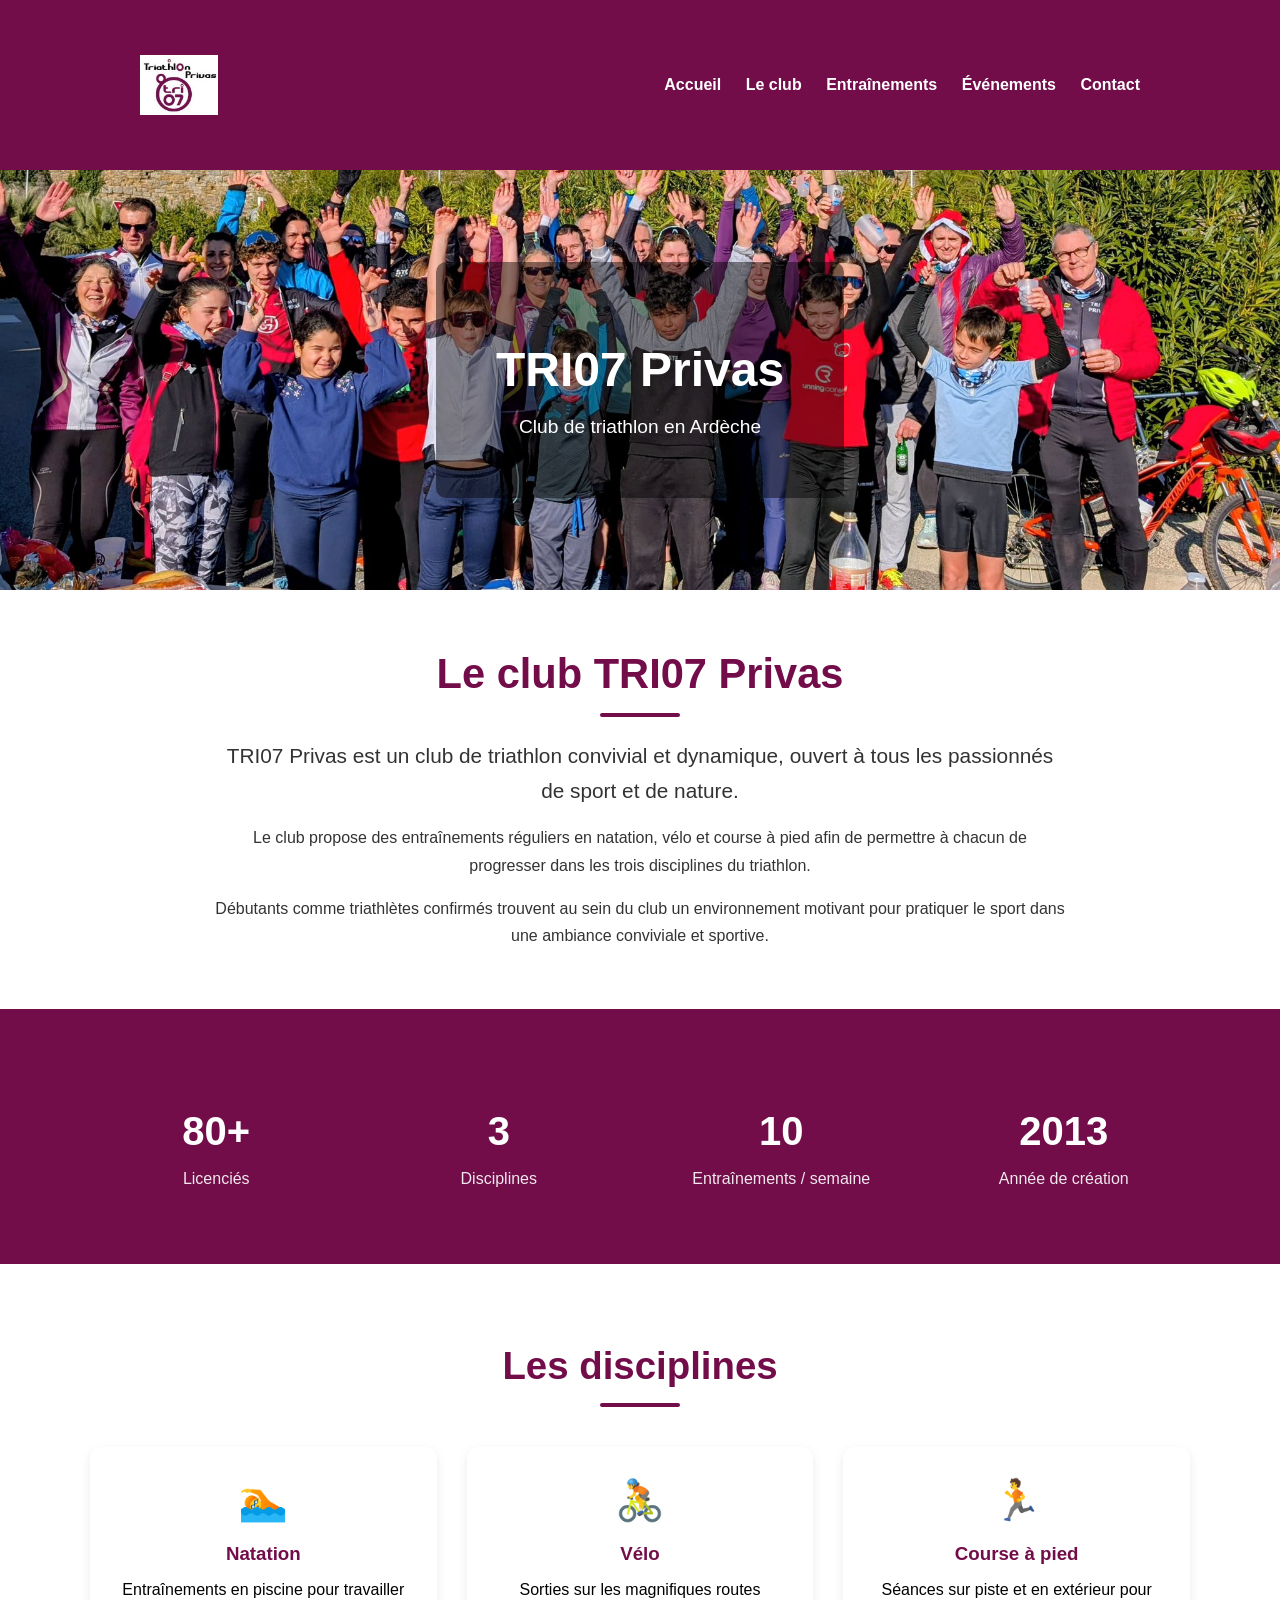
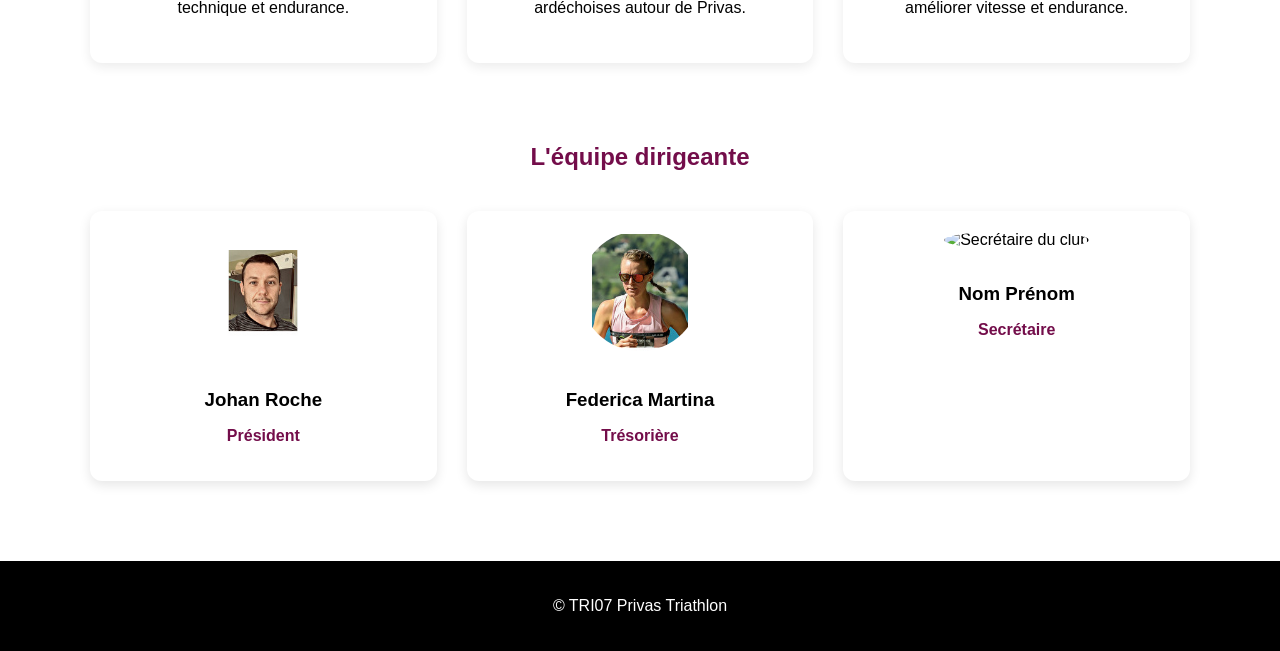
==== club/index.html @ 2538157a "some improvements" ====
<!doctype html>
<html lang="fr">
  <head>
    <meta charset="UTF-8" />
    <meta name="viewport" content="width=device-width, initial-scale=1.0" />
    <title>Le club - TRI07 Privas Triathlon</title>
    <link rel="icon" href="/favicon.ico" type="image/x-icon" />
    <link rel="stylesheet" href="/css/style.css" />
    <link rel="stylesheet" href="/css/club.css" />
  </head>

  <body>
    <header class="header">
      <div class="container header-inner">
        <img src="/images/logo.png" alt="Logo TRI07" class="logo" />
        <nav class="nav">
          <a href="/">Accueil</a>
          <a href="/club">Le club</a>
          <a href="/entrainements">Entraînements</a>
          <a href="/evenements">Événements</a>
          <a href="/contact">Contact</a>
        </nav>
      </div>
    </header>

    <section class="hero-club">
      <div class="hero-overlay">
        <h1>TRI07 Privas</h1>
        <p>Club de triathlon en Ardèche</p>
      </div>
    </section>

    <section class="club-intro">
      <h1 class="section-title">Le club TRI07 Privas</h1>

      <p class="club-lead">
        TRI07 Privas est un club de triathlon convivial et dynamique, ouvert à
        tous les passionnés de sport et de nature.
      </p>

      <p>
        Le club propose des entraînements réguliers en natation, vélo et course
        à pied afin de permettre à chacun de progresser dans les trois
        disciplines du triathlon.
      </p>

      <p>
        Débutants comme triathlètes confirmés trouvent au sein du club un
        environnement motivant pour pratiquer le sport dans une ambiance
        conviviale et sportive.
      </p>
    </section>

    <section class="club-stats">
      <div class="stats-grid">
        <div class="stat">
          <h3>80+</h3>
          <p>Licenciés</p>
        </div>

        <div class="stat">
          <h3>3</h3>
          <p>Disciplines</p>
        </div>

        <div class="stat">
          <h3>10</h3>
          <p>Entraînements / semaine</p>
        </div>

        <div class="stat">
          <h3>2013</h3>
          <p>Année de création</p>
        </div>
      </div>
    </section>

    <section class="disciplines">
      <h2 class="section-title">Les disciplines</h2>

      <div class="disciplines-grid">
        <div class="discipline-card">
          <div class="icon">🏊</div>
          <h3>Natation</h3>
          <p>
            Entraînements en piscine pour travailler technique et endurance.
          </p>
        </div>

        <div class="discipline-card">
          <div class="icon">🚴</div>
          <h3>Vélo</h3>
          <p>
            Sorties sur les magnifiques routes ardéchoises autour de Privas.
          </p>
        </div>

        <div class="discipline-card">
          <div class="icon">🏃</div>
          <h3>Course à pied</h3>
          <p>
            Séances sur piste et en extérieur pour améliorer vitesse et
            endurance.
          </p>
        </div>
      </div>
    </section>

    <section class="team-section">
      <h2>L'équipe dirigeante</h2>

      <div class="team-grid">
        <div class="team-card">
          <img src="/images/equipe/johan.jpg" alt="Président du club" />
          <h3>Johan Roche</h3>
          <p class="role">Président</p>
        </div>

        <div class="team-card">
          <img src="/images/equipe/federica.jpg" alt="Trésorier du club" />
          <h3>Federica Martina</h3>
          <p class="role">Trésorière</p>
        </div>

        <div class="team-card">
          <img src="/images/equipe/secretaire.jpg" alt="Secrétaire du club" />
          <h3>Nom Prénom</h3>
          <p class="role">Secrétaire</p>
        </div>
      </div>
    </section>

    <footer class="footer">
      <p>© TRI07 Privas Triathlon</p>
    </footer>
  </body>
</html>
---- css/style.css ----
:root {
  --violet: #730D4A;
  --white: #ffffff;
  --black: #000000;

    /* extensions */

  --violet-light: #9A1B68;
  --violet-dark: #520735;

  --gray-light: #f6f6f6;
  --text-color: #333;
}

body {
  margin: 0;
    font-family: "Segoe UI", "Roboto", "Helvetica", sans-serif;
  color: var(--text-color);
  background: var(--white);
  color: var(--black);
}

header {
  background: var(--violet);
  color: var(--white);
  padding: 15px 20px;
}

header .header-inner {
  display: flex;
  align-items: center;
  justify-content: space-between;
}

header .logo {
  height: 60px;
}

header nav a {
  color: var(--white);
  margin-left: 20px;
  text-decoration: none;
  font-weight: bold;
}

.hero {
  background: linear-gradient(rgba(0,0,0,0.5), rgba(0,0,0,0.5)), var(--violet);
  color: var(--white);
  text-align: center;
  padding: 100px 20px;
}

.hero h1 {
  margin: 0 0 20px;
  font-size: 3em;
}

.btn {
  display: inline-block;
  background: var(--black);
  color: var(--white);
  padding: 12px 25px;
  border-radius: 6px;
  text-decoration: none;
  font-weight: bold;
}

.container {
  max-width: 1000px;
  margin: auto;
  padding: 40px 20px;
}

.features {
  display: flex;
  gap: 20px;
  flex-wrap: wrap;
}

.card {
  background: var(--violet);
  color: var(--white);
  padding: 20px;
  border-radius: 8px;
  flex: 1;
  min-width: 220px;
  box-shadow: 0 3px 10px rgba(0,0,0,0.2);
}

footer {
  text-align: center;
  padding: 20px;
  background: var(--black);
  color: var(--white);
  margin-top: 40px;
}

@media(max-width: 800px) {
  .features {
    flex-direction: column;
    align-items: center;
  }
  .hero h1 {
    font-size: 2em;
  }
}

.section-title {
  color: #730D4A;
  font-size: 2.4rem;
  text-align: center;
  margin-bottom: 40px;
  position: relative;
}

.section-title::after {
  content: "";
  display: block;
  width: 80px;
  height: 4px;
  background: #730D4A;
  margin: 15px auto 0;
  border-radius: 2px;
}
---- css/club.css ----
.team-section {
  max-width: 1100px;
  margin: 80px auto;
  text-align: center;
}

.team-section h2 {
  margin-bottom: 40px;
  color: #730D4A;
}

.team-grid {
  display: grid;
  grid-template-columns: repeat(auto-fit, minmax(200px,1fr));
  gap: 30px;
}

.team-card {
  background: white;
  border-radius: 12px;
  padding: 20px;
  box-shadow: 0 4px 12px rgba(0,0,0,0.1);
  transition: transform 0.2s;
}

.team-card:hover {
  transform: translateY(-5px);
}

.team-card img {
  width: 120px;
  height: 120px;
  border-radius: 50%;
  object-fit: cover;
  margin-bottom: 15px;
}

.team-card h3 {
  margin-bottom: 5px;
}

.role {
  color: #730D4A;
  font-weight: bold;
}

.club-intro {
  max-width: 850px;
  margin: 60px auto;
  text-align: center;
}

.club-intro h1 {
  color: #730D4A;
  font-size: 2.6rem;
  margin-bottom: 20px;
}

.club-lead {
  font-size: 1.3rem;
  font-weight: 500;
  color: #730D4A;
  margin-bottom: 25px;
}

.club-intro p {
  line-height: 1.7;
  margin-bottom: 15px;
  color: #333;
}

.club-intro h1::after {
  content: "";
  display: block;
  width: 80px;
  height: 4px;
  background: #730D4A;
  margin: 15px auto 0;
}

.disciplines {
  max-width: 1100px;
  margin: 80px auto;
}

.disciplines-grid {
  display: grid;
  grid-template-columns: repeat(auto-fit, minmax(220px,1fr));
  gap: 30px;
}

.discipline-card {
  text-align: center;
  padding: 30px;
  border-radius: 12px;
  background: white;
  box-shadow: 0 4px 12px rgba(0,0,0,0.08);
  transition: transform 0.2s;
}

.discipline-card:hover {
  transform: translateY(-5px);
}

.icon {
  font-size: 2.5rem;
  margin-bottom: 10px;
}

.discipline-card h3 {
  color: #730D4A;
  margin-bottom: 10px;
}

.hero-club {
  height: 420px;
  background-image: url("/images/challenge-noel-2025.jpg");
  background-size: cover;
  background-position: center;
  display: flex;
  align-items: center;
  justify-content: center;
}

.hero-overlay {
  background: rgba(0,0,0,0.45);
  padding: 40px 60px;
  text-align: center;
  color: white;
  border-radius: 10px;
}

.hero-overlay h1 {
  font-size: 3rem;
  margin-bottom: 10px;
}

.hero-overlay p {
  font-size: 1.2rem;
}

.club-stats {

  background: var(--violet);
  color: var(--white);

  padding: 60px 20px;

}

.stats-grid {

  max-width: 1100px;
  margin: auto;

  display: grid;
  grid-template-columns: repeat(auto-fit, minmax(150px,1fr));
  gap: 30px;

  text-align: center;

}

.stat h3 {

  font-size: 2.5rem;
  margin-bottom: 5px;

}

.stat p {

  font-size: 1rem;
  opacity: 0.9;

}
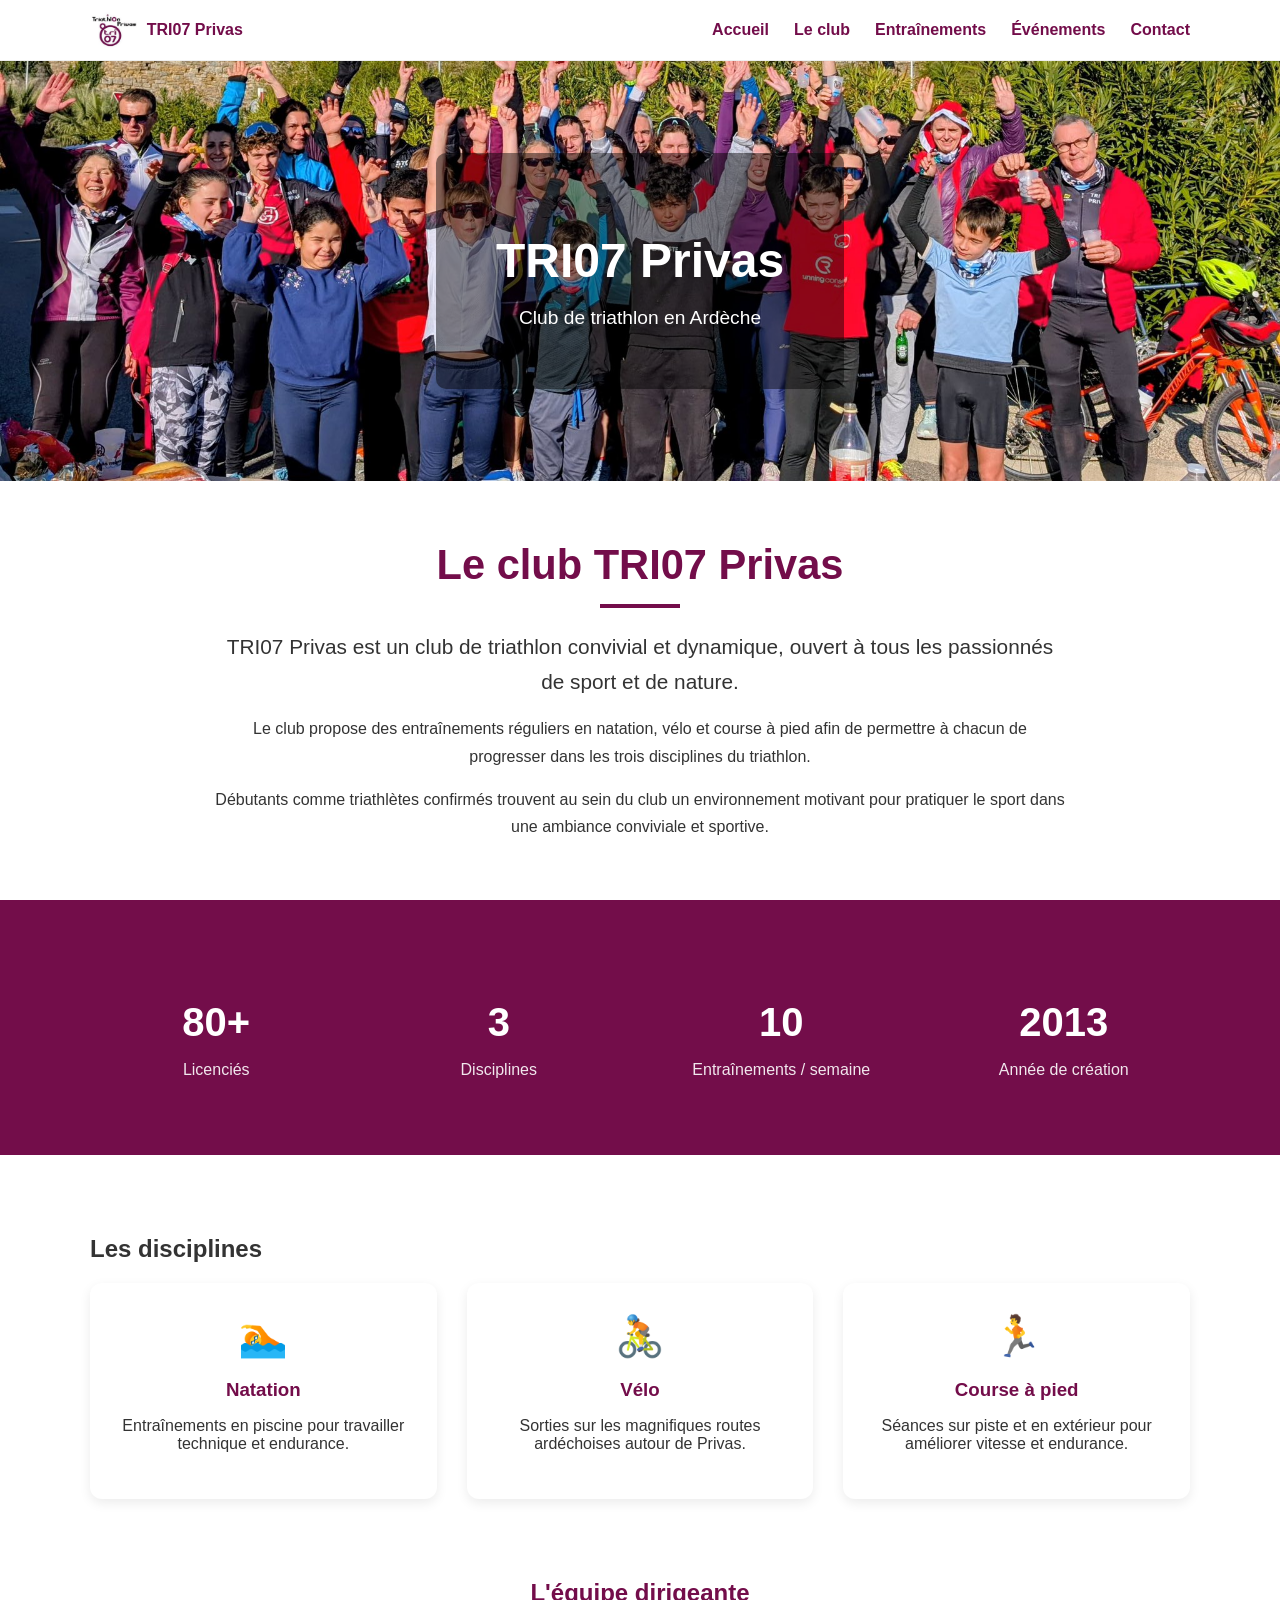
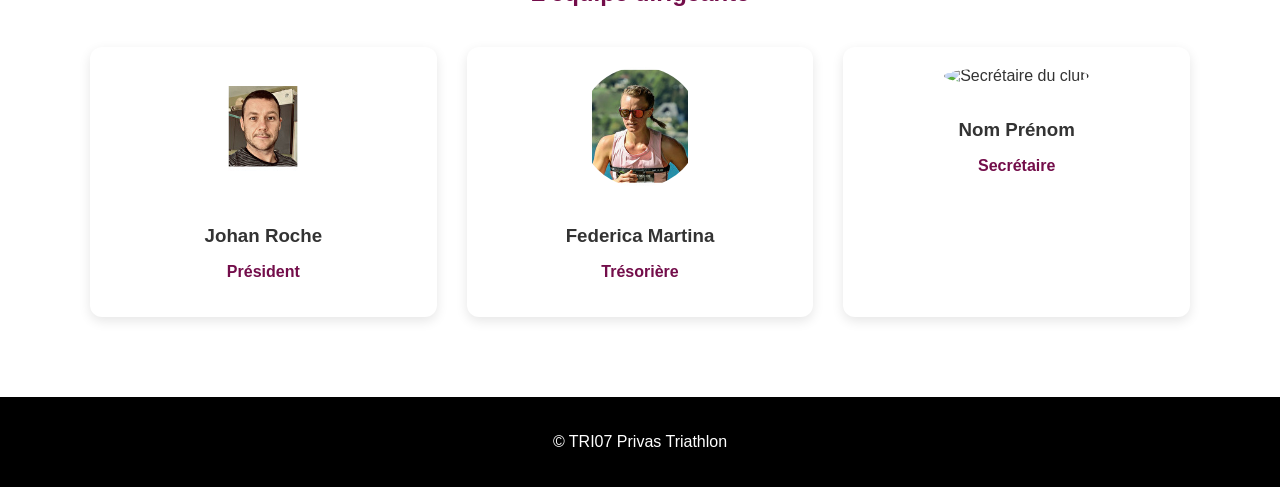
==== commit 6db8197b: "improve mobile menu" ====
--- a/club/index.html
+++ b/club/index.html
@@ -7,21 +7,11 @@
     <link rel="icon" href="/favicon.ico" type="image/x-icon" />
     <link rel="stylesheet" href="/css/style.css" />
     <link rel="stylesheet" href="/css/club.css" />
+    <script defer src="/js/script.js"></script>
   </head>
 
   <body>
-    <header class="header">
-      <div class="container header-inner">
-        <img src="/images/logo.png" alt="Logo TRI07" class="logo" />
-        <nav class="nav">
-          <a href="/">Accueil</a>
-          <a href="/club">Le club</a>
-          <a href="/entrainements">Entraînements</a>
-          <a href="/evenements">Événements</a>
-          <a href="/contact">Contact</a>
-        </nav>
-      </div>
-    </header>
+    <div id="header-placeholder"></div>
 
     <section class="hero-club">
       <div class="hero-overlay">
--- a/css/style.css
+++ b/css/style.css
@@ -3,66 +3,17 @@
   --white: #ffffff;
   --black: #000000;
 
-    /* extensions */
-
-  --violet-light: #9A1B68;
-  --violet-dark: #520735;
-
   --gray-light: #f6f6f6;
   --text-color: #333;
 }
 
+/* GLOBAL */
+
 body {
   margin: 0;
-    font-family: "Segoe UI", "Roboto", "Helvetica", sans-serif;
+  font-family: "Segoe UI","Roboto","Helvetica",sans-serif;
   color: var(--text-color);
   background: var(--white);
-  color: var(--black);
-}
-
-header {
-  background: var(--violet);
-  color: var(--white);
-  padding: 15px 20px;
-}
-
-header .header-inner {
-  display: flex;
-  align-items: center;
-  justify-content: space-between;
-}
-
-header .logo {
-  height: 60px;
-}
-
-header nav a {
-  color: var(--white);
-  margin-left: 20px;
-  text-decoration: none;
-  font-weight: bold;
-}
-
-.hero {
-  background: linear-gradient(rgba(0,0,0,0.5), rgba(0,0,0,0.5)), var(--violet);
-  color: var(--white);
-  text-align: center;
-  padding: 100px 20px;
-}
-
-.hero h1 {
-  margin: 0 0 20px;
-  font-size: 3em;
-}
-
-.btn {
-  display: inline-block;
-  background: var(--black);
-  color: var(--white);
-  padding: 12px 25px;
-  border-radius: 6px;
-  text-decoration: none;
-  font-weight: bold;
 }
 
 .container {
@@ -71,54 +22,220 @@
   padding: 40px 20px;
 }
 
+/* HEADER */
+
+.site-header {
+  position: sticky;
+  top: 0;
+  z-index: 1000;
+  background: var(--white);
+  border-bottom: 1px solid #eee;
+}
+
+.nav-container {
+  max-width: 1100px;
+  margin: auto;
+  display: flex;
+  align-items: center;
+  justify-content: space-between;
+  padding: 12px 20px;
+}
+
+/* LOGO */
+
+.logo a {
+  display: flex;
+  align-items: center;
+  gap: 10px;
+  text-decoration: none;
+  color: var(--violet);
+  font-weight: bold;
+}
+
+.logo img {
+  height: 36px;
+}
+
+/* MENU DESKTOP */
+
+.nav-menu {
+  display: flex;
+  gap: 25px;
+}
+
+.nav-menu a {
+  text-decoration: none;
+  color: var(--violet);
+  font-weight: 600;
+  position: relative;
+}
+
+.nav-menu a::after {
+  content: "";
+  position: absolute;
+  bottom: -4px;
+  left: 0;
+  width: 0;
+  height: 2px;
+  background: var(--violet);
+  transition: width 0.3s;
+}
+
+.nav-menu a:hover::after {
+  width: 100%;
+}
+
+/* HAMBURGER */
+
+.hamburger {
+  display: none;
+  flex-direction: column;
+  justify-content: space-between;
+  width: 26px;
+  height: 18px;
+  cursor: pointer;
+}
+
+.hamburger span {
+  height: 3px;
+  width: 100%;
+  background: var(--violet);
+  border-radius: 2px;
+  transition: all 0.3s ease;
+}
+
+/* ANIMATION CROIX */
+
+.hamburger.active span:nth-child(1) {
+  transform: rotate(45deg) translate(5px,5px);
+}
+
+.hamburger.active span:nth-child(2) {
+  opacity: 0;
+}
+
+.hamburger.active span:nth-child(3) {
+  transform: rotate(-45deg) translate(6px,-6px);
+}
+
+/* OVERLAY */
+
+.menu-overlay {
+  position: fixed;
+  top:0;
+  left:0;
+  width:100%;
+  height:100%;
+  background: rgba(0,0,0,0.4);
+  opacity:0;
+  visibility:hidden;
+  transition:0.3s;
+}
+
+.menu-overlay.active {
+  opacity:1;
+  visibility:visible;
+}
+
+/* HERO */
+
+.hero {
+  position: relative;
+  background: url("../images/accueil.jpg") center/cover no-repeat;
+  color: white;
+  text-align: center;
+  padding: 120px 20px;
+}
+
+.hero::after {
+  content:"";
+  position:absolute;
+  inset:0;
+  background: rgba(115,13,74,0.6);
+}
+
+.hero .container {
+  position:relative;
+  z-index:2;
+}
+
+.hero h1 {
+  font-size:3rem;
+  margin-bottom:20px;
+}
+
+/* BUTTON */
+
+.btn {
+  display:inline-block;
+  background:black;
+  color:white;
+  padding:12px 25px;
+  border-radius:6px;
+  text-decoration:none;
+  font-weight:bold;
+}
+
+/* CARDS */
+
 .features {
-  display: flex;
-  gap: 20px;
-  flex-wrap: wrap;
+  display:flex;
+  flex-wrap:wrap;
+  gap:20px;
 }
 
 .card {
-  background: var(--violet);
-  color: var(--white);
-  padding: 20px;
-  border-radius: 8px;
-  flex: 1;
-  min-width: 220px;
-  box-shadow: 0 3px 10px rgba(0,0,0,0.2);
-}
+  flex:1;
+  min-width:220px;
+  background:var(--violet);
+  color:white;
+  padding:20px;
+  border-radius:8px;
+}
+
+/* FOOTER */
 
 footer {
-  text-align: center;
-  padding: 20px;
-  background: var(--black);
-  color: var(--white);
-  margin-top: 40px;
-}
-
-@media(max-width: 800px) {
+  text-align:center;
+  padding:20px;
+  background:black;
+  color:white;
+  margin-top:40px;
+}
+
+/* MOBILE */
+
+@media (max-width:768px) {
+
+  .nav-menu {
+    position:fixed;
+    top:0;
+    right:-260px;
+    width:260px;
+    height:100vh;
+    background:white;
+    display:flex;
+    flex-direction:column;
+    padding-top:80px;
+    transition:0.3s;
+    box-shadow:-3px 0 10px rgba(0,0,0,0.15);
+  }
+
+  .nav-menu.open {
+    right:0;
+  }
+
+  .nav-menu a {
+    padding:15px 25px;
+    border-bottom:1px solid #eee;
+  }
+
+  .hamburger {
+    display:flex;
+  }
+
   .features {
-    flex-direction: column;
-    align-items: center;
-  }
-  .hero h1 {
-    font-size: 2em;
-  }
-}
-
-.section-title {
-  color: #730D4A;
-  font-size: 2.4rem;
-  text-align: center;
-  margin-bottom: 40px;
-  position: relative;
-}
-
-.section-title::after {
-  content: "";
-  display: block;
-  width: 80px;
-  height: 4px;
-  background: #730D4A;
-  margin: 15px auto 0;
-  border-radius: 2px;
-}+    flex-direction:column;
+  }
+
+}
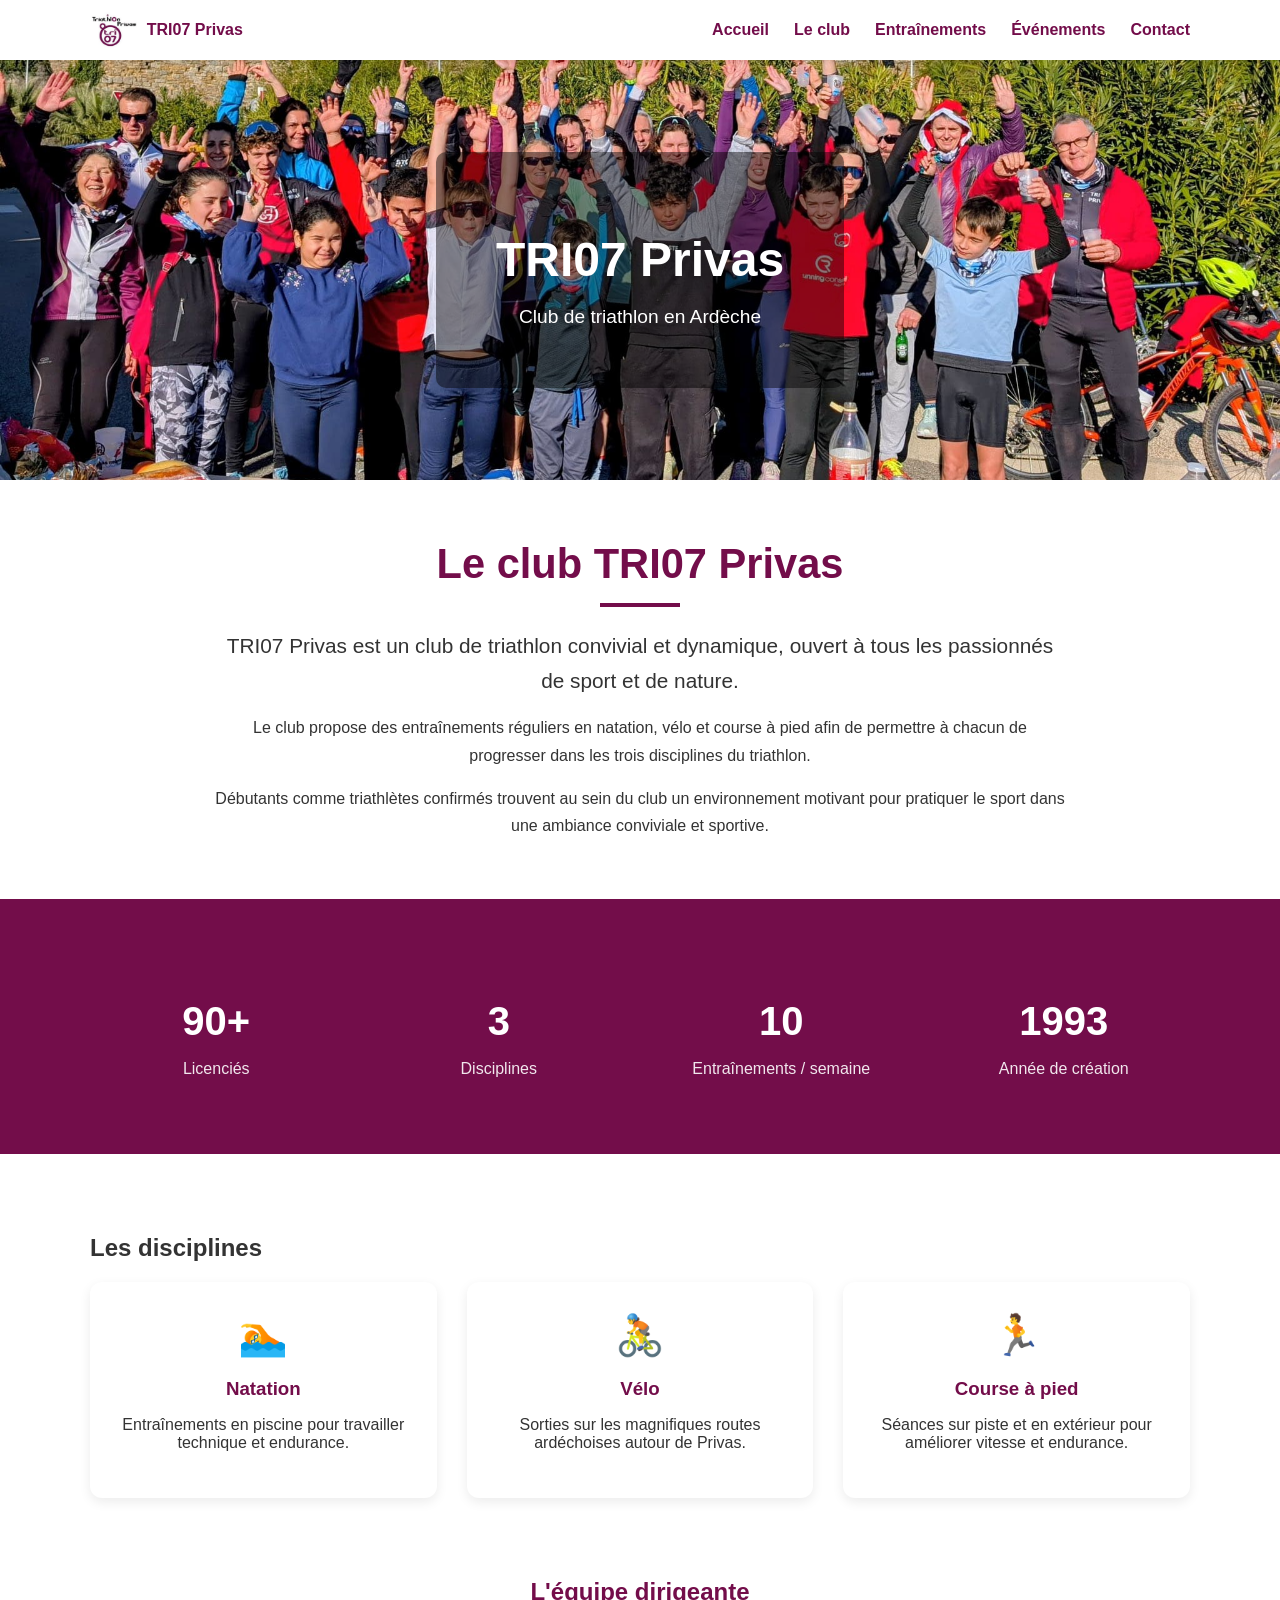
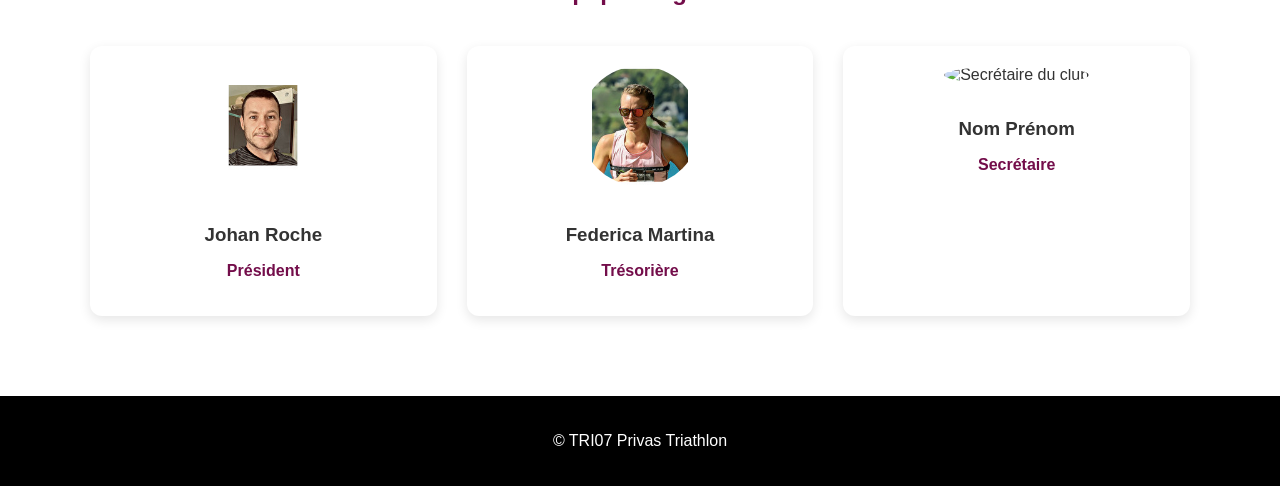
==== commit b48fea2f: "update figures" ====
--- a/club/index.html
+++ b/club/index.html
@@ -44,7 +44,7 @@
     <section class="club-stats">
       <div class="stats-grid">
         <div class="stat">
-          <h3>80+</h3>
+          <h3>90+</h3>
           <p>Licenciés</p>
         </div>
 
@@ -59,7 +59,7 @@
         </div>
 
         <div class="stat">
-          <h3>2013</h3>
+          <h3>1993</h3>
           <p>Année de création</p>
         </div>
       </div>
--- a/css/style.css
+++ b/css/style.css
@@ -11,6 +11,7 @@
 
 body {
   margin: 0;
+  padding-top: 60px; /* Ajoute un espace pour éviter que le contenu soit caché sous le header */
   font-family: "Segoe UI","Roboto","Helvetica",sans-serif;
   color: var(--text-color);
   background: var(--white);
@@ -25,11 +26,13 @@
 /* HEADER */
 
 .site-header {
-  position: sticky;
+  position: fixed;
   top: 0;
+  left: 0;
+  width: 100%;
   z-index: 1000;
   background: var(--white);
-  border-bottom: 1px solid #eee;
+  box-shadow: 0 2px 5px rgba(0, 0, 0, 0.1);
 }
 
 .nav-container {
@@ -121,6 +124,7 @@
 /* OVERLAY */
 
 .menu-overlay {
+  z-index: 1;
   position: fixed;
   top:0;
   left:0;
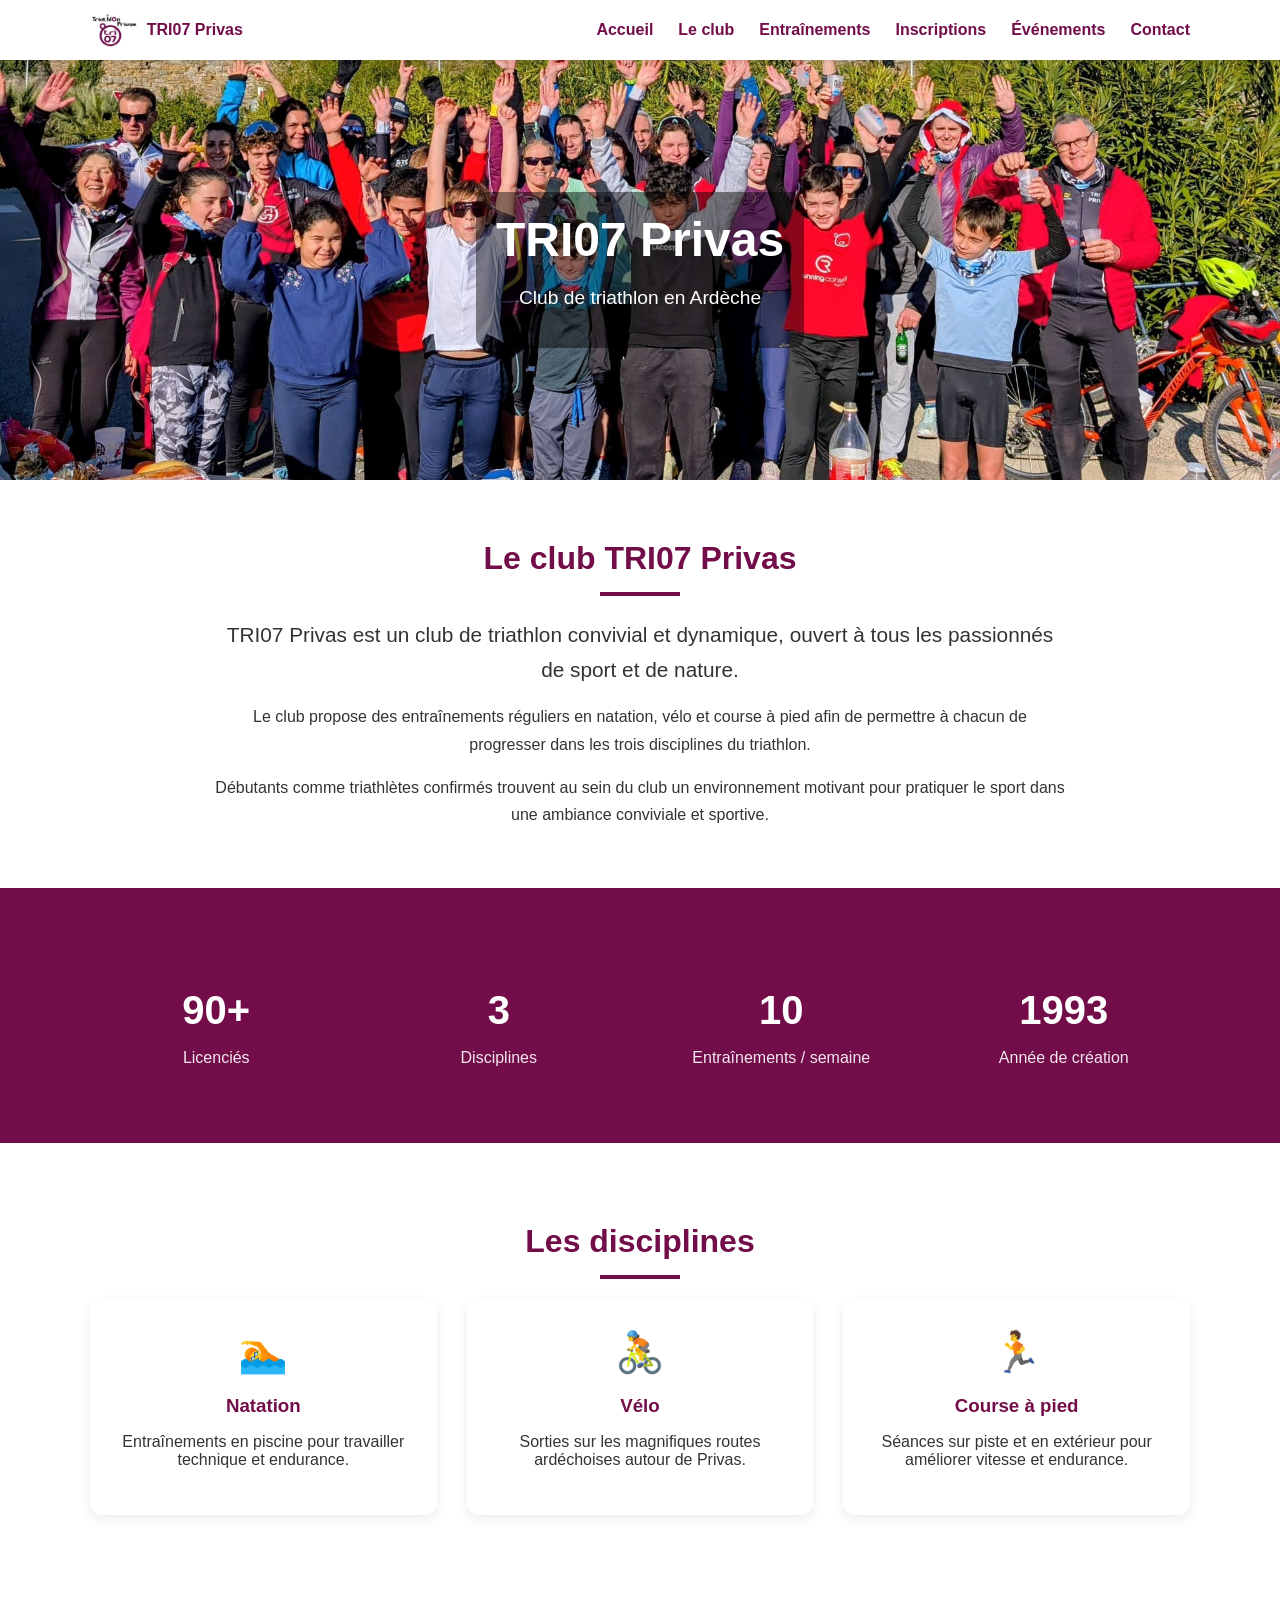
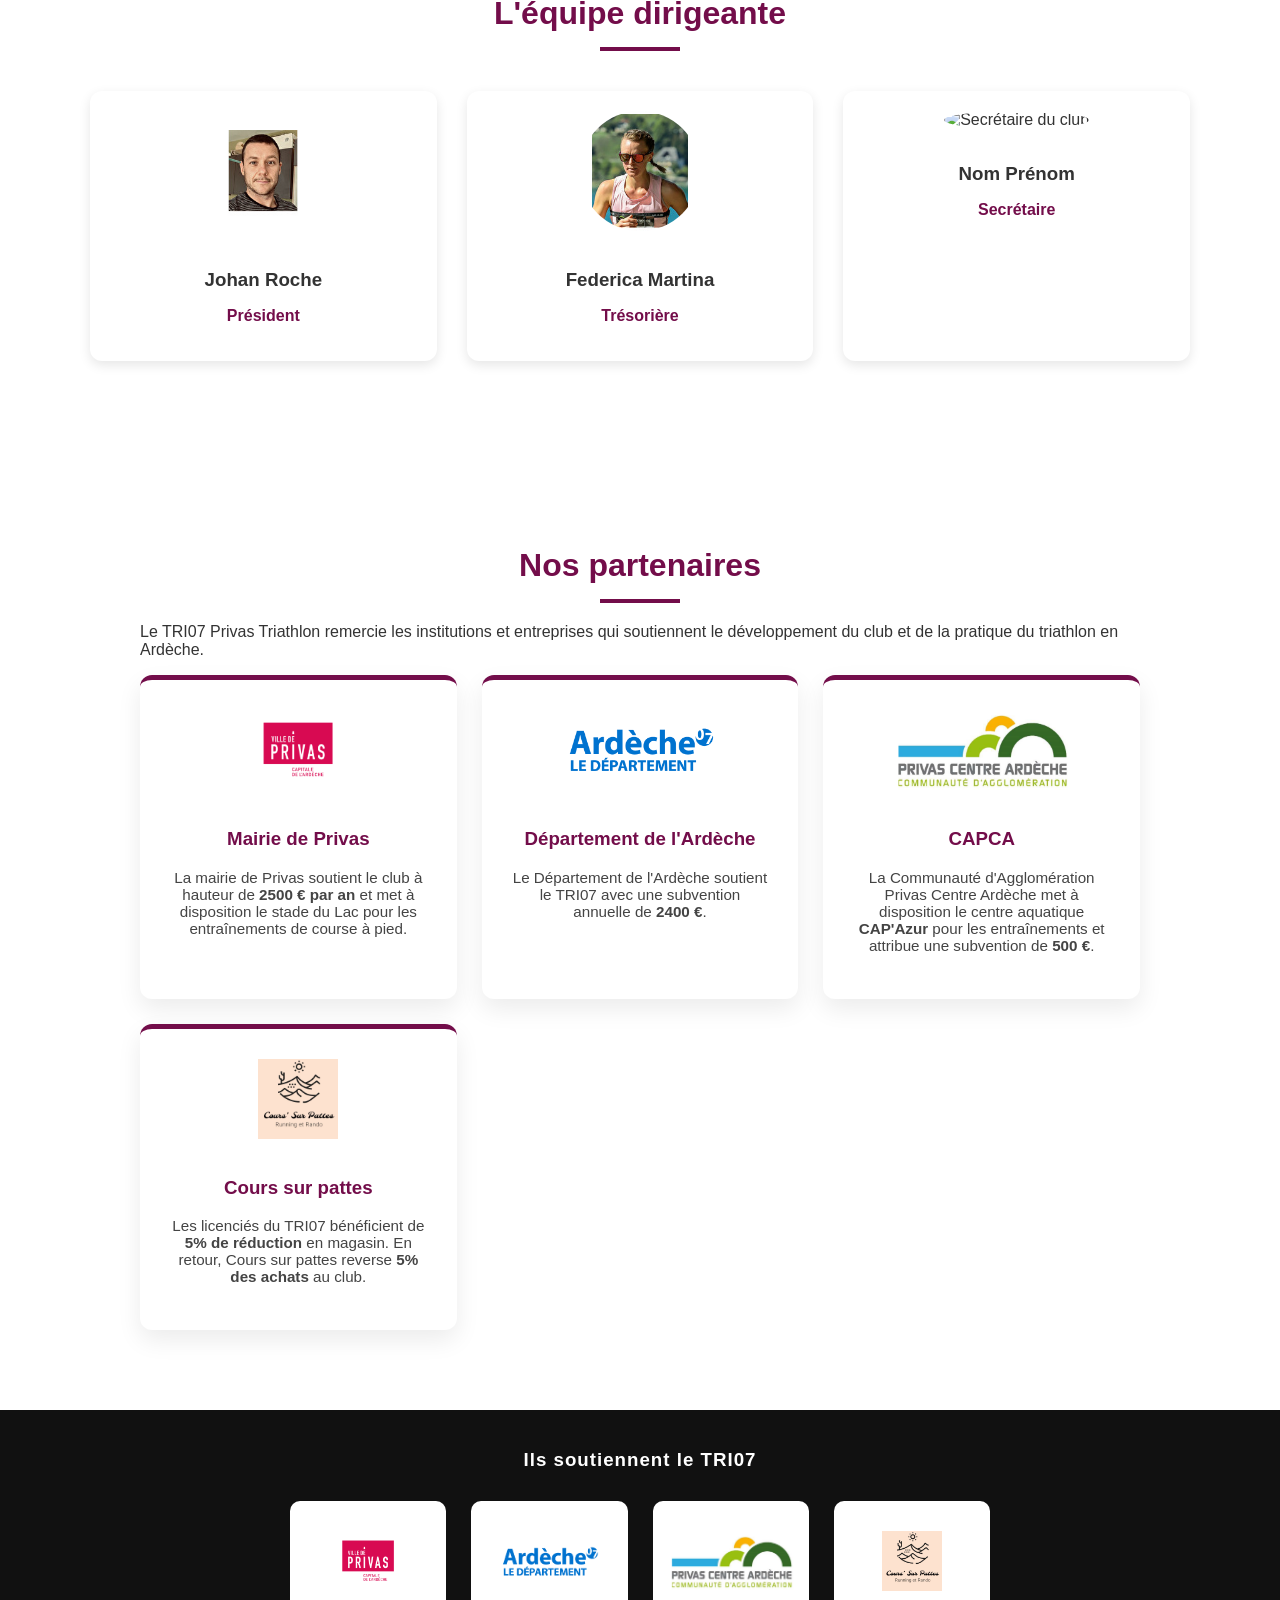
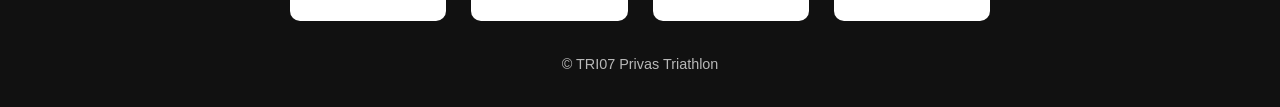
==== commit d431b726: "improvements everywhere" ====
--- a/club/index.html
+++ b/club/index.html
@@ -13,7 +13,7 @@
   <body>
     <div id="header-placeholder"></div>
 
-    <section class="hero-club">
+    <section class="hero-club hero">
       <div class="hero-overlay">
         <h1>TRI07 Privas</h1>
         <p>Club de triathlon en Ardèche</p>
@@ -97,7 +97,7 @@
     </section>
 
     <section class="team-section">
-      <h2>L'équipe dirigeante</h2>
+      <h2 class="section-title">L'équipe dirigeante</h2>
 
       <div class="team-grid">
         <div class="team-card">
@@ -120,8 +120,78 @@
       </div>
     </section>
 
-    <footer class="footer">
-      <p>© TRI07 Privas Triathlon</p>
-    </footer>
+    <section class="section partenaires">
+      <div class="container">
+        <h1 class="section-title">Nos partenaires</h1>
+
+        <p class="text">
+          Le TRI07 Privas Triathlon remercie les institutions et entreprises qui
+          soutiennent le développement du club et de la pratique du triathlon en
+          Ardèche.
+        </p>
+
+        <div class="grid grid-2">
+          <div class="card partenaire">
+            <img
+              src="/images/partenaires/mairie-privas.png"
+              alt="Mairie de Privas"
+            />
+
+            <h3>Mairie de Privas</h3>
+
+            <p>
+              La mairie de Privas soutient le club à hauteur de
+              <strong>2500 € par an</strong> et met à disposition le stade du
+              Lac pour les entraînements de course à pied.
+            </p>
+          </div>
+
+          <div class="card partenaire">
+            <img
+              src="/images/partenaires/departement-ardeche.png"
+              alt="Département de l'Ardèche"
+            />
+
+            <h3>Département de l'Ardèche</h3>
+
+            <p>
+              Le Département de l'Ardèche soutient le TRI07 avec une subvention
+              annuelle de
+              <strong>2400 €</strong>.
+            </p>
+          </div>
+
+          <div class="card partenaire">
+            <img src="/images/partenaires/capca.png" alt="CAPCA" />
+
+            <h3>CAPCA</h3>
+
+            <p>
+              La Communauté d'Agglomération Privas Centre Ardèche met à
+              disposition le centre aquatique
+              <strong>CAP'Azur</strong> pour les entraînements et attribue une
+              subvention de <strong>500 €</strong>.
+            </p>
+          </div>
+
+          <div class="card partenaire">
+            <img
+              src="/images/partenaires/cours-sur-pattes.png"
+              alt="Cours sur pattes"
+            />
+
+            <h3>Cours sur pattes</h3>
+
+            <p>
+              Les licenciés du TRI07 bénéficient de
+              <strong>5% de réduction</strong> en magasin. En retour, Cours sur
+              pattes reverse <strong>5% des achats</strong> au club.
+            </p>
+          </div>
+        </div>
+      </div>
+    </section>
+
+    <div id="footer-placeholder"></div>
   </body>
 </html>
--- a/css/style.css
+++ b/css/style.css
@@ -1,5 +1,7 @@
+@import "./components.css";
+
 :root {
-  --violet: #730D4A;
+  --violet: #730d4a;
   --white: #ffffff;
   --black: #000000;
 
@@ -12,7 +14,7 @@
 body {
   margin: 0;
   padding-top: 60px; /* Ajoute un espace pour éviter que le contenu soit caché sous le header */
-  font-family: "Segoe UI","Roboto","Helvetica",sans-serif;
+  font-family: "Segoe UI", "Roboto", "Helvetica", sans-serif;
   color: var(--text-color);
   background: var(--white);
 }
@@ -20,7 +22,7 @@
 .container {
   max-width: 1000px;
   margin: auto;
-  padding: 40px 20px;
+  padding: 20px 20px;
 }
 
 /* HEADER */
@@ -110,7 +112,7 @@
 /* ANIMATION CROIX */
 
 .hamburger.active span:nth-child(1) {
-  transform: rotate(45deg) translate(5px,5px);
+  transform: rotate(45deg) translate(5px, 5px);
 }
 
 .hamburger.active span:nth-child(2) {
@@ -118,7 +120,7 @@
 }
 
 .hamburger.active span:nth-child(3) {
-  transform: rotate(-45deg) translate(6px,-6px);
+  transform: rotate(-45deg) translate(6px, -6px);
 }
 
 /* OVERLAY */
@@ -126,120 +128,82 @@
 .menu-overlay {
   z-index: 1;
   position: fixed;
-  top:0;
-  left:0;
-  width:100%;
-  height:100%;
-  background: rgba(0,0,0,0.4);
-  opacity:0;
-  visibility:hidden;
-  transition:0.3s;
+  top: 0;
+  left: 0;
+  width: 100%;
+  height: 100%;
+  background: rgba(0, 0, 0, 0.4);
+  opacity: 0;
+  visibility: hidden;
+  transition: 0.3s;
 }
 
 .menu-overlay.active {
-  opacity:1;
-  visibility:visible;
+  opacity: 1;
+  visibility: visible;
 }
 
 /* HERO */
 
-.hero {
-  position: relative;
-  background: url("../images/accueil.jpg") center/cover no-repeat;
-  color: white;
-  text-align: center;
-  padding: 120px 20px;
-}
-
-.hero::after {
-  content:"";
-  position:absolute;
-  inset:0;
-  background: rgba(115,13,74,0.6);
-}
-
-.hero .container {
-  position:relative;
-  z-index:2;
-}
-
-.hero h1 {
-  font-size:3rem;
-  margin-bottom:20px;
-}
-
-/* BUTTON */
-
-.btn {
-  display:inline-block;
-  background:black;
-  color:white;
-  padding:12px 25px;
-  border-radius:6px;
-  text-decoration:none;
-  font-weight:bold;
+.hero-accueil {
+  background-image: url("/images/accueil.jpg");
 }
 
 /* CARDS */
 
 .features {
-  display:flex;
-  flex-wrap:wrap;
-  gap:20px;
-}
-
-.card {
-  flex:1;
-  min-width:220px;
-  background:var(--violet);
-  color:white;
-  padding:20px;
-  border-radius:8px;
-}
-
-/* FOOTER */
-
-footer {
-  text-align:center;
-  padding:20px;
-  background:black;
-  color:white;
-  margin-top:40px;
+  display: flex;
+  flex-wrap: wrap;
+  gap: 20px;
 }
 
 /* MOBILE */
 
-@media (max-width:768px) {
-
+@media (max-width: 768px) {
   .nav-menu {
-    position:fixed;
-    top:0;
-    right:-260px;
-    width:260px;
-    height:100vh;
-    background:white;
-    display:flex;
-    flex-direction:column;
-    padding-top:80px;
-    transition:0.3s;
-    box-shadow:-3px 0 10px rgba(0,0,0,0.15);
+    position: fixed;
+    top: 0;
+    right: -260px;
+    width: 260px;
+    height: 100vh;
+    background: white;
+    display: flex;
+    flex-direction: column;
+    padding-top: 80px;
+    transition: 0.3s;
+    box-shadow: -3px 0 10px rgba(0, 0, 0, 0.15);
+    gap: 10px;
   }
 
   .nav-menu.open {
-    right:0;
+    right: 0;
   }
 
   .nav-menu a {
-    padding:15px 25px;
-    border-bottom:1px solid #eee;
+    padding: 15px 25px;
+    border-bottom: 1px solid #eee;
   }
 
   .hamburger {
-    display:flex;
+    display: flex;
   }
 
   .features {
-    flex-direction:column;
-  }
-
-}
+    flex-direction: column;
+  }
+
+  .menu-logo {
+    text-align: center;
+    padding: 40px 0;
+  }
+
+  .menu-logo img {
+    height: 100px;
+  }
+}
+
+@media (min-width: 768px) {
+  .menu-logo {
+    display: none;
+  }
+}
--- a/css/club.css
+++ b/css/club.css
@@ -6,12 +6,12 @@
 
 .team-section h2 {
   margin-bottom: 40px;
-  color: #730D4A;
+  color: #730d4a;
 }
 
 .team-grid {
   display: grid;
-  grid-template-columns: repeat(auto-fit, minmax(200px,1fr));
+  grid-template-columns: repeat(auto-fit, minmax(200px, 1fr));
   gap: 30px;
 }
 
@@ -19,7 +19,7 @@
   background: white;
   border-radius: 12px;
   padding: 20px;
-  box-shadow: 0 4px 12px rgba(0,0,0,0.1);
+  box-shadow: 0 4px 12px rgba(0, 0, 0, 0.1);
   transition: transform 0.2s;
 }
 
@@ -40,7 +40,7 @@
 }
 
 .role {
-  color: #730D4A;
+  color: #730d4a;
   font-weight: bold;
 }
 
@@ -50,16 +50,10 @@
   text-align: center;
 }
 
-.club-intro h1 {
-  color: #730D4A;
-  font-size: 2.6rem;
-  margin-bottom: 20px;
-}
-
 .club-lead {
   font-size: 1.3rem;
   font-weight: 500;
-  color: #730D4A;
+  color: #730d4a;
   margin-bottom: 25px;
 }
 
@@ -69,15 +63,6 @@
   color: #333;
 }
 
-.club-intro h1::after {
-  content: "";
-  display: block;
-  width: 80px;
-  height: 4px;
-  background: #730D4A;
-  margin: 15px auto 0;
-}
-
 .disciplines {
   max-width: 1100px;
   margin: 80px auto;
@@ -85,7 +70,7 @@
 
 .disciplines-grid {
   display: grid;
-  grid-template-columns: repeat(auto-fit, minmax(220px,1fr));
+  grid-template-columns: repeat(auto-fit, minmax(220px, 1fr));
   gap: 30px;
 }
 
@@ -94,7 +79,7 @@
   padding: 30px;
   border-radius: 12px;
   background: white;
-  box-shadow: 0 4px 12px rgba(0,0,0,0.08);
+  box-shadow: 0 4px 12px rgba(0, 0, 0, 0.08);
   transition: transform 0.2s;
 }
 
@@ -108,7 +93,7 @@
 }
 
 .discipline-card h3 {
-  color: #730D4A;
+  color: #730d4a;
   margin-bottom: 10px;
 }
 
@@ -122,55 +107,43 @@
   justify-content: center;
 }
 
-.hero-overlay {
-  background: rgba(0,0,0,0.45);
-  padding: 40px 60px;
-  text-align: center;
-  color: white;
-  border-radius: 10px;
-}
-
-.hero-overlay h1 {
-  font-size: 3rem;
-  margin-bottom: 10px;
-}
-
-.hero-overlay p {
-  font-size: 1.2rem;
-}
-
 .club-stats {
-
   background: var(--violet);
   color: var(--white);
 
   padding: 60px 20px;
-
 }
 
 .stats-grid {
-
   max-width: 1100px;
   margin: auto;
 
   display: grid;
-  grid-template-columns: repeat(auto-fit, minmax(150px,1fr));
+  grid-template-columns: repeat(auto-fit, minmax(150px, 1fr));
   gap: 30px;
 
   text-align: center;
-
 }
 
 .stat h3 {
-
   font-size: 2.5rem;
   margin-bottom: 5px;
-
 }
 
 .stat p {
-
   font-size: 1rem;
   opacity: 0.9;
+}
 
-}+.partenaires img {
+  height: 80px;
+  object-fit: contain;
+  margin-bottom: 15px;
+}
+.partenaire {
+  text-align: center;
+}
+.partenaire p {
+  font-size: 0.95rem;
+  color: #444;
+}
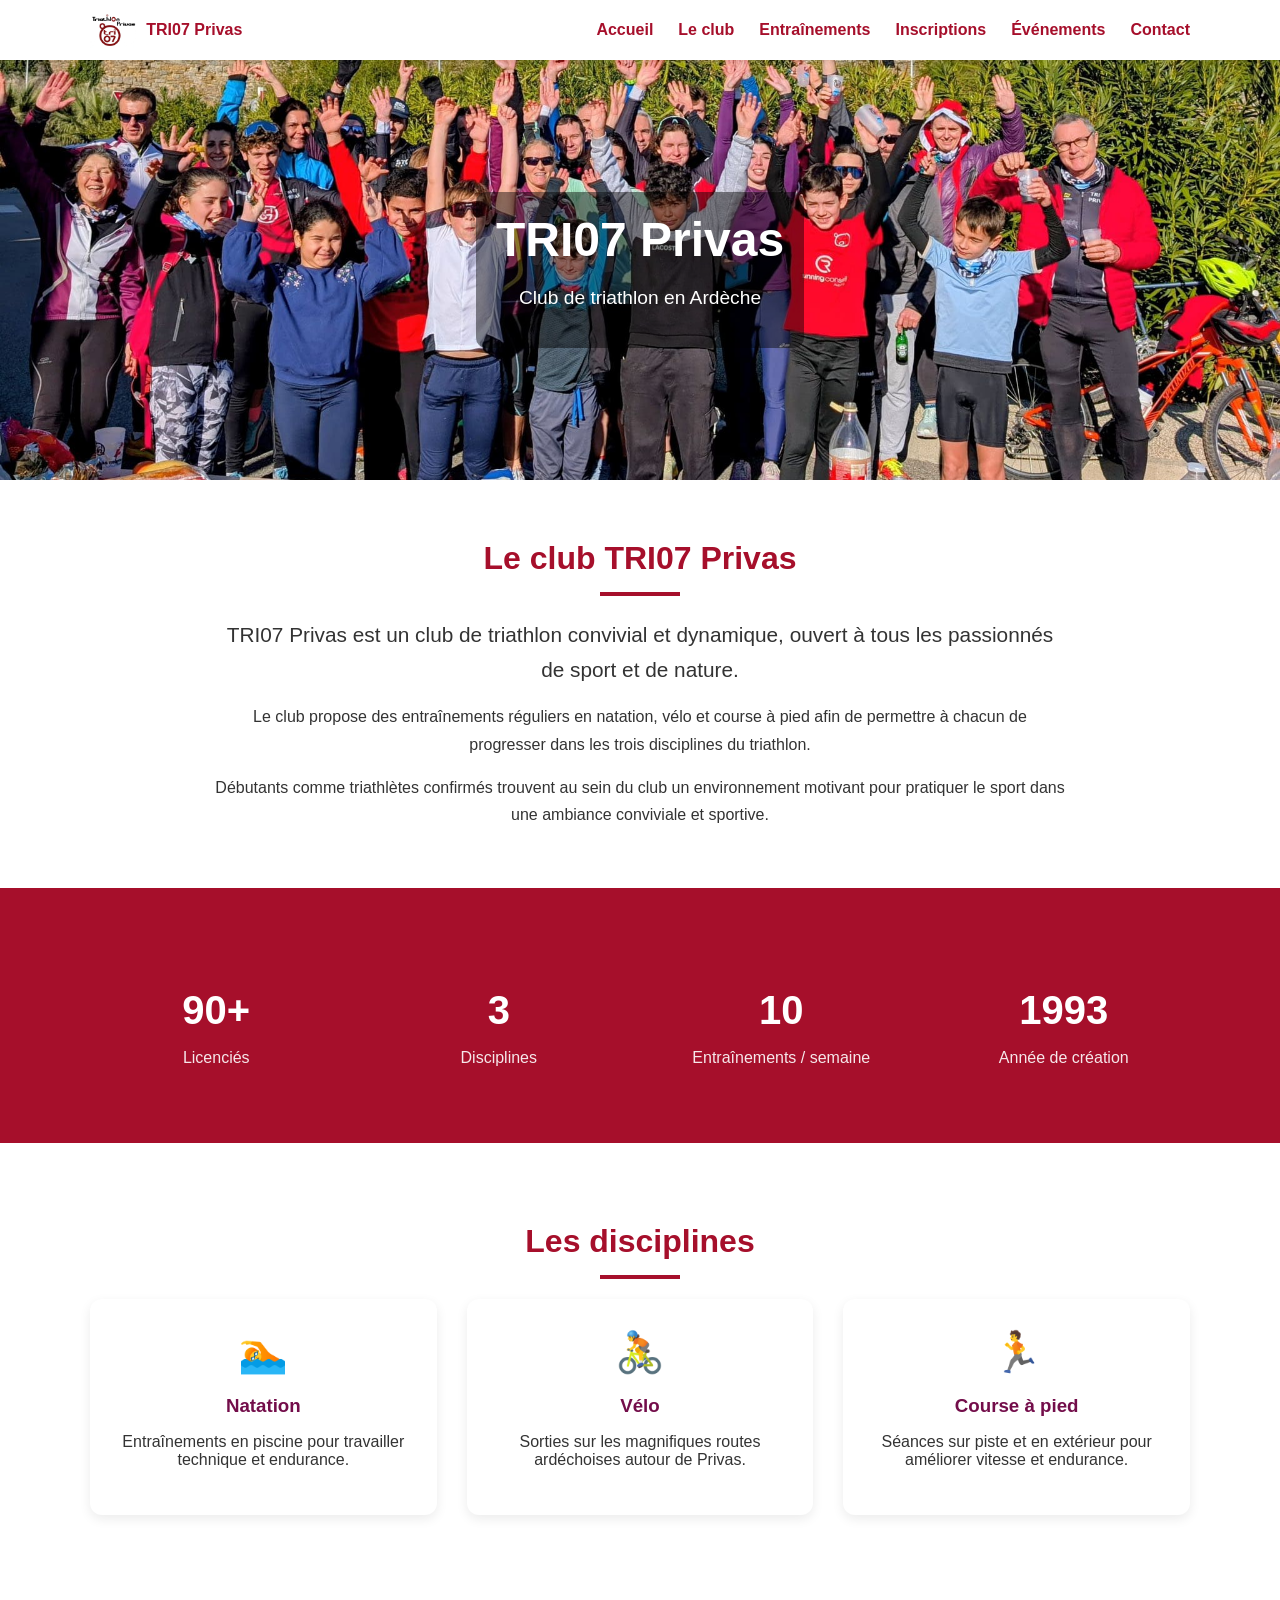
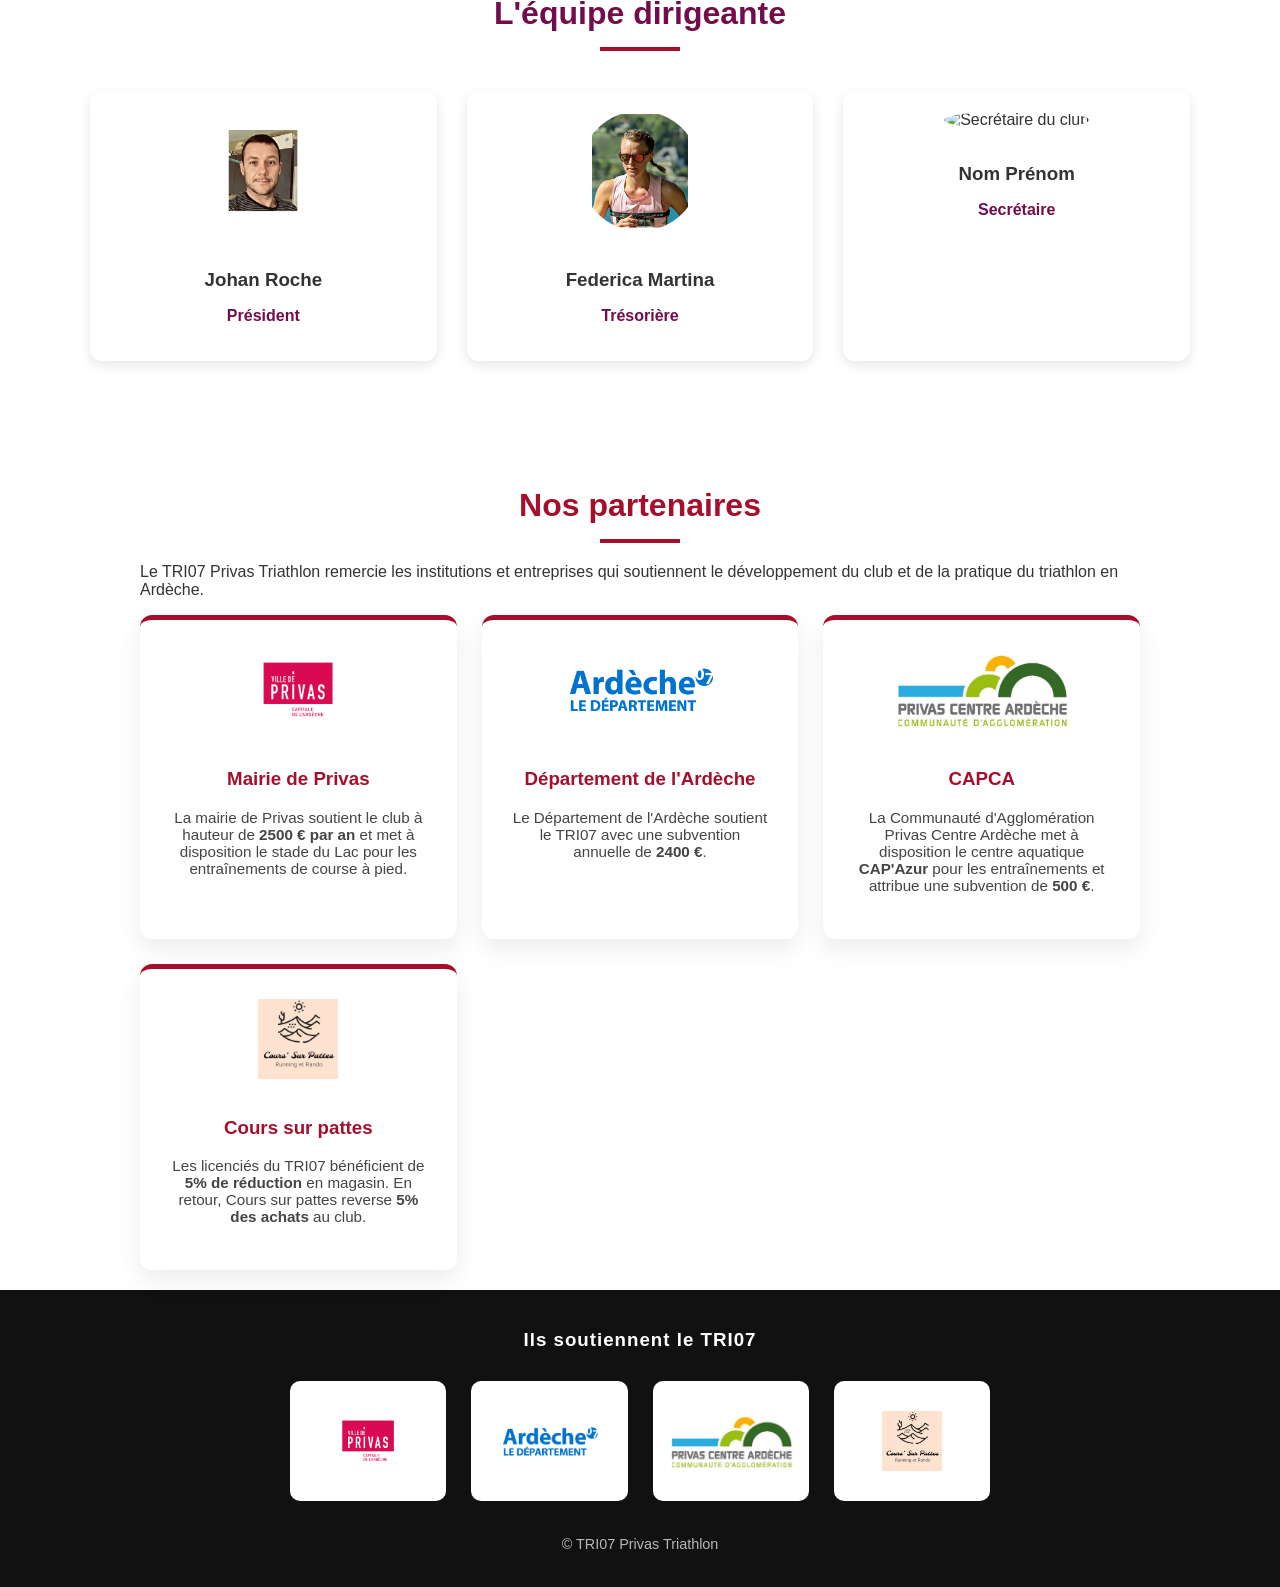
==== commit 856d78a4: "modifier couleur violet en rouge et url DNS" ====
--- a/club/index.html
+++ b/club/index.html
@@ -7,6 +7,7 @@
     <link rel="icon" href="/favicon.ico" type="image/x-icon" />
     <link rel="stylesheet" href="/css/style.css" />
     <link rel="stylesheet" href="/css/club.css" />
+    <link rel="canonical" href="https://tri07-privas.fr/club" />
     <script defer src="/js/script.js"></script>
   </head>
 
--- a/css/style.css
+++ b/css/style.css
@@ -1,7 +1,7 @@
 @import "./components.css";
 
 :root {
-  --violet: #730d4a;
+  --primary-color: #a60f2b;
   --white: #ffffff;
   --black: #000000;
 
@@ -25,6 +25,10 @@
   padding: 20px 20px;
 }
 
+.align-center {
+  text-align: center;
+}
+
 /* HEADER */
 
 .site-header {
@@ -53,7 +57,7 @@
   align-items: center;
   gap: 10px;
   text-decoration: none;
-  color: var(--violet);
+  color: var(--primary-color);
   font-weight: bold;
 }
 
@@ -70,7 +74,7 @@
 
 .nav-menu a {
   text-decoration: none;
-  color: var(--violet);
+  color: var(--primary-color);
   font-weight: 600;
   position: relative;
 }
@@ -82,7 +86,7 @@
   left: 0;
   width: 0;
   height: 2px;
-  background: var(--violet);
+  background: var(--primary-color);
   transition: width 0.3s;
 }
 
@@ -104,7 +108,7 @@
 .hamburger span {
   height: 3px;
   width: 100%;
-  background: var(--violet);
+  background: var(--primary-color);
   border-radius: 2px;
   transition: all 0.3s ease;
 }
--- a/css/club.css
+++ b/css/club.css
@@ -108,7 +108,7 @@
 }
 
 .club-stats {
-  background: var(--violet);
+  background: var(--primary-color);
   color: var(--white);
 
   padding: 60px 20px;
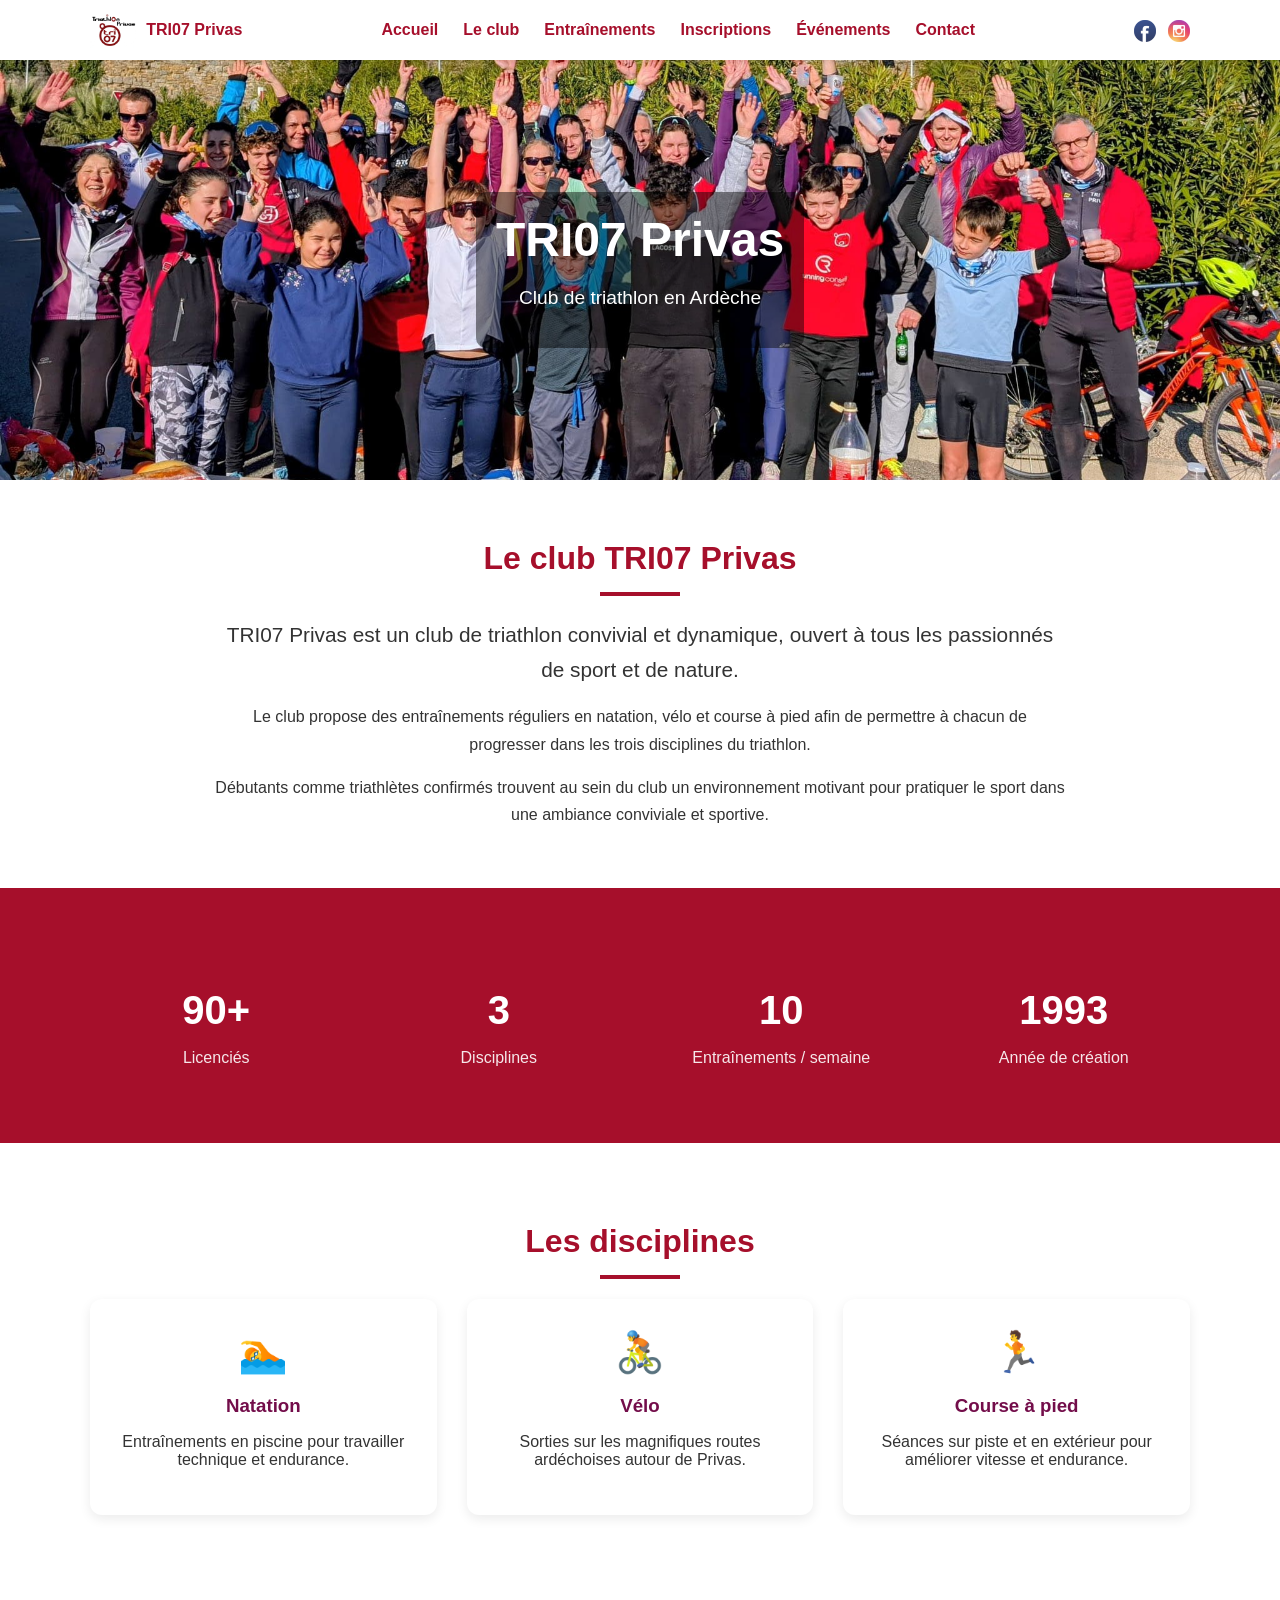
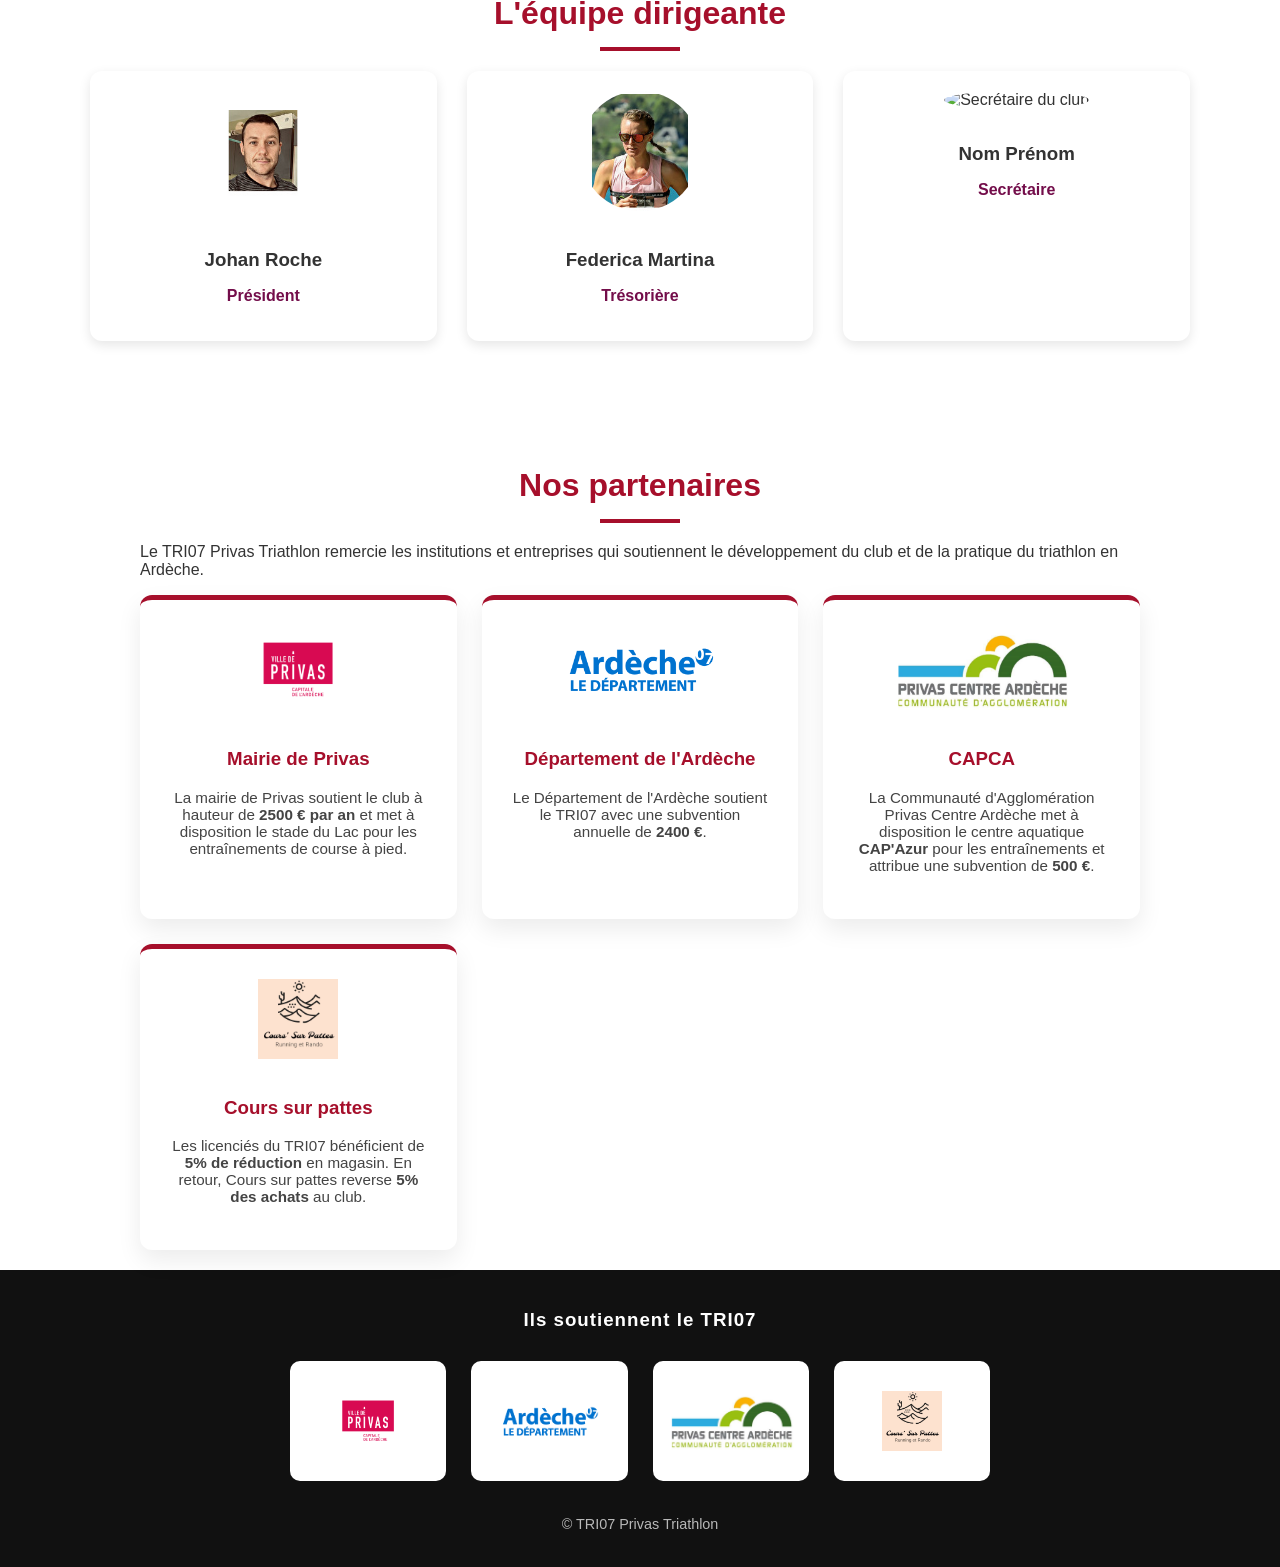
==== commit 0099f163: "integrate google analytics" ====
--- a/club/index.html
+++ b/club/index.html
@@ -9,6 +9,20 @@
     <link rel="stylesheet" href="/css/club.css" />
     <link rel="canonical" href="https://tri07-privas.fr/club" />
     <script defer src="/js/script.js"></script>
+    <!-- Google tag (gtag.js) -->
+    <script
+      async
+      src="https://www.googletagmanager.com/gtag/js?id=G-XTJJK36SL1"
+    ></script>
+    <script>
+      window.dataLayer = window.dataLayer || [];
+      function gtag() {
+        dataLayer.push(arguments);
+      }
+      gtag("js", new Date());
+
+      gtag("config", "G-XTJJK36SL1");
+    </script>
   </head>
 
   <body>
--- a/css/club.css
+++ b/css/club.css
@@ -2,11 +2,6 @@
   max-width: 1100px;
   margin: 80px auto;
   text-align: center;
-}
-
-.team-section h2 {
-  margin-bottom: 40px;
-  color: #730d4a;
 }
 
 .team-grid {
